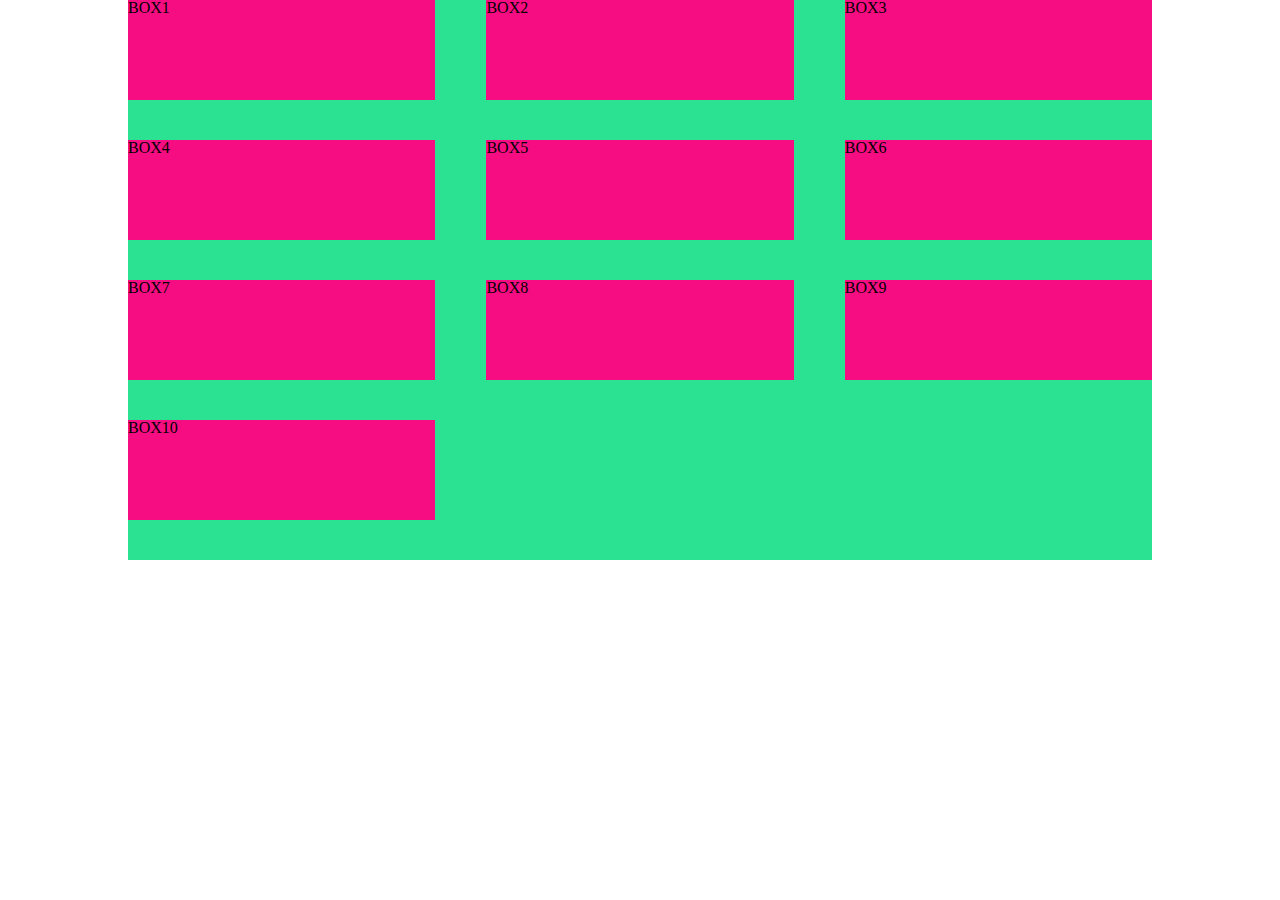
==== Responsive_Portfolio_Website/index.html @ 3e310d64 "Addition of container boxes" ====
<!DOCTYPE html>
<html lang="en">
<head>
    <meta charset="UTF-8">
    <meta http-equiv="X-UA-Compatible" content="IE=edge">
    <meta name="viewport" content="width=device-width, initial-scale=1.0">
    <title>Heshanthaka Portfolio Website</title>
    <link rel="stylesheet" href="css-reset.css">
    <link rel="stylesheet" href="style.css">
</head>
<body>
    <div class="container">
        <div class="col"><h1>BOX1</h1></div>
        <div class="col"><h1>BOX2</h1></div>
        <div class="col"><h1>BOX3</h1></div>
        <div class="col"><h1>BOX4</h1></div>
        <div class="col"><h1>BOX5</h1></div>
        <div class="col"><h1>BOX6</h1></div>
        <div class="col"><h1>BOX7</h1></div>
        <div class="col"><h1>BOX8</h1></div>
        <div class="col"><h1>BOX9</h1></div>
        <div class="col"><h1>BOX10</h1></div>
    </div>
</body>
</html>
---- Responsive_Portfolio_Website/style.css ----
/* Global View aka Desktop View */


.container {
    background-color: rgb(43, 226, 147);
    min-height: 500px;
    max-width: 1024px;
    margin: 0 auto;
    display: flex;
    flex-wrap: wrap;
    justify-content: space-between;
}

.col {
    background-color: rgb(246, 13, 130);
    min-height: 100px;
    width: 30%;
    margin-bottom: 40px;
}

/* Tablet View */
@media (max-width: 768px){

 .col{
     width: 45%;
 }

} 

/* Mobile View */

@media (max-width: 400px){
.col{
    width: 100%;
}

}
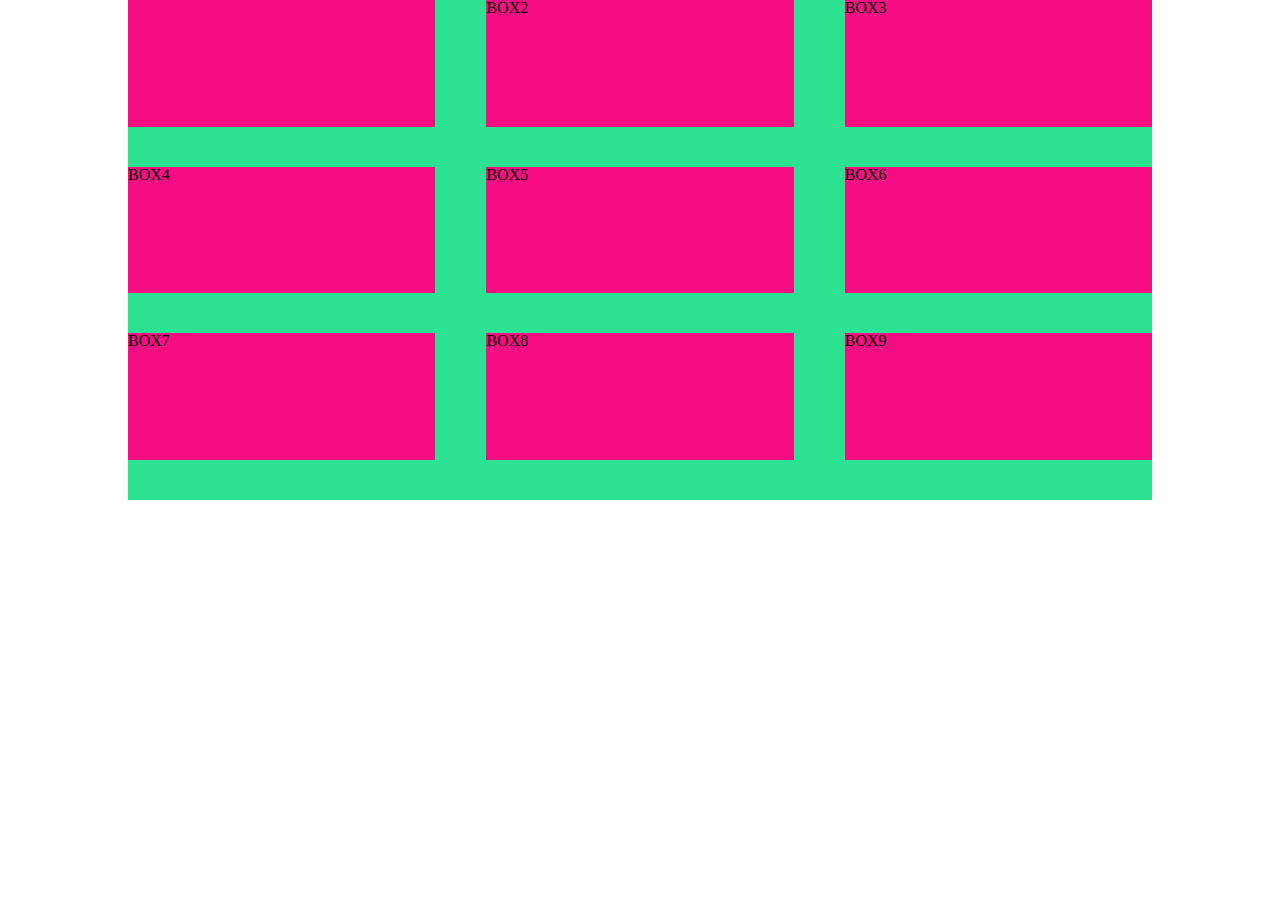
==== commit 1b27cdc9: "Addition of image files" ====
--- a/Responsive_Portfolio_Website/index.html
+++ b/Responsive_Portfolio_Website/index.html
@@ -10,16 +10,16 @@
 </head>
 <body>
     <div class="container">
-        <div class="col"><h1>BOX1</h1></div>
+        <div class="col"></div>
         <div class="col"><h1>BOX2</h1></div>
         <div class="col"><h1>BOX3</h1></div>
         <div class="col"><h1>BOX4</h1></div>
-        <div class="col"><h1>BOX5</h1></div>
-        <div class="col"><h1>BOX6</h1></div>
-        <div class="col"><h1>BOX7</h1></div>
-        <div class="col"><h1>BOX8</h1></div>
-        <div class="col"><h1>BOX9</h1></div>
-        <div class="col"><h1>BOX10</h1></div>
+        <div class="col hide-mobile"><h1>BOX5</h1></div>
+        <div class="col hide-mobile"><h1>BOX6</h1></div>
+        <div class="col hide-mobile"><h1>BOX7</h1></div>
+        <div class="col hide-mobile"><h1>BOX8</h1></div>
+        <div class="col hide-mobile"><h1>BOX9</h1></div>
+        <div class="col hide-desktop-only"><h1>BOX10</h1></div>
     </div>
 </body>
 </html>--- a/Responsive_Portfolio_Website/style.css
+++ b/Responsive_Portfolio_Website/style.css
@@ -19,12 +19,20 @@
     margin-bottom: 40px;
 }
 
+.hide-desktop-only{
+    display: none;
+}
+
 /* Tablet View */
 @media (max-width: 768px){
 
  .col{
      width: 45%;
  }
+
+ .hide-desktop-only{
+    display: block;
+}
 
 } 
 
@@ -35,4 +43,8 @@
     width: 100%;
 }
 
+.hide-mobile {
+    display: none;
+}
+
 } 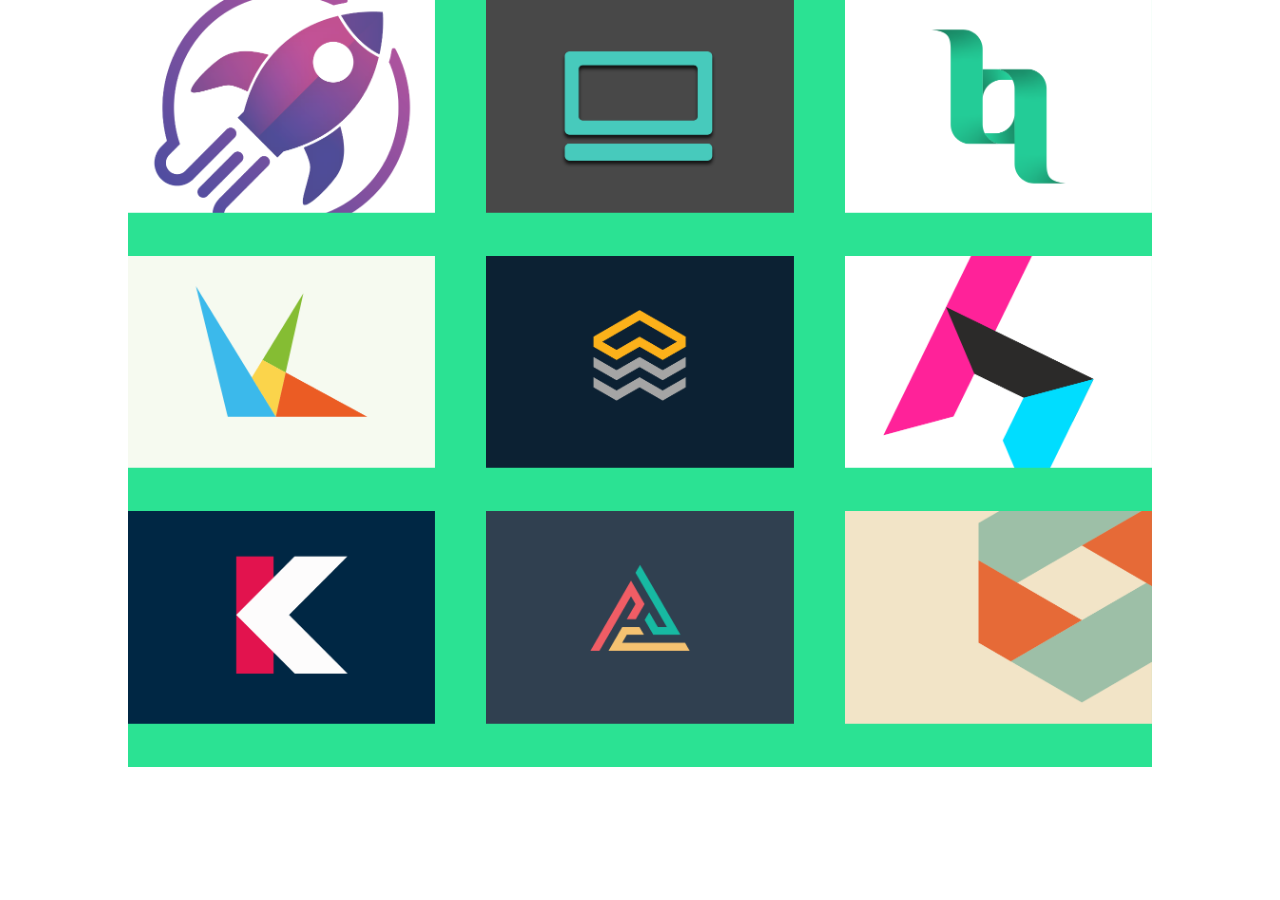
==== commit edaa5840: "Implementation of the images to the cards" ====
--- a/Responsive_Portfolio_Website/index.html
+++ b/Responsive_Portfolio_Website/index.html
@@ -10,16 +10,16 @@
 </head>
 <body>
     <div class="container">
-        <div class="col"></div>
-        <div class="col"><h1>BOX2</h1></div>
-        <div class="col"><h1>BOX3</h1></div>
-        <div class="col"><h1>BOX4</h1></div>
-        <div class="col hide-mobile"><h1>BOX5</h1></div>
-        <div class="col hide-mobile"><h1>BOX6</h1></div>
-        <div class="col hide-mobile"><h1>BOX7</h1></div>
-        <div class="col hide-mobile"><h1>BOX8</h1></div>
-        <div class="col hide-mobile"><h1>BOX9</h1></div>
-        <div class="col hide-desktop-only"><h1>BOX10</h1></div>
+        <div class="col"><img src="images/image1@2x.png" alt=""></div>
+        <div class="col"> <img src="images/image2@2x.png" alt=""></div>
+        <div class="col"> <img src="images/image3@2x.png" alt=""></div>
+        <div class="col"> <img src="images/image4@2x.png" alt=""></div>
+        <div class="col hide-mobile"><img src="images/image5@2x.png" alt=""></div>
+        <div class="col hide-mobile"><img src="images/image6@2x.png" alt=""></div>
+        <div class="col hide-mobile"><img src="images/image7@2x.png" alt=""></div>
+        <div class="col hide-mobile"><img src="images/image8@2x.png" alt=""></div>
+        <div class="col hide-mobile"><img src="images/image9@2x.png" alt=""></div>
+        <div class="col hide-desktop-only"><img src="images/image10@2x.png" alt=""></div>
     </div>
 </body>
 </html>--- a/Responsive_Portfolio_Website/style.css
+++ b/Responsive_Portfolio_Website/style.css
@@ -13,8 +13,6 @@
 }
 
 .col {
-    background-color: rgb(246, 13, 130);
-    min-height: 100px;
     width: 30%;
     margin-bottom: 40px;
 }
@@ -22,6 +20,14 @@
 .hide-desktop-only{
     display: none;
 }
+
+.col img {
+    width: 100%;
+    height: auto;
+}
+
+
+
 
 /* Tablet View */
 @media (max-width: 768px){
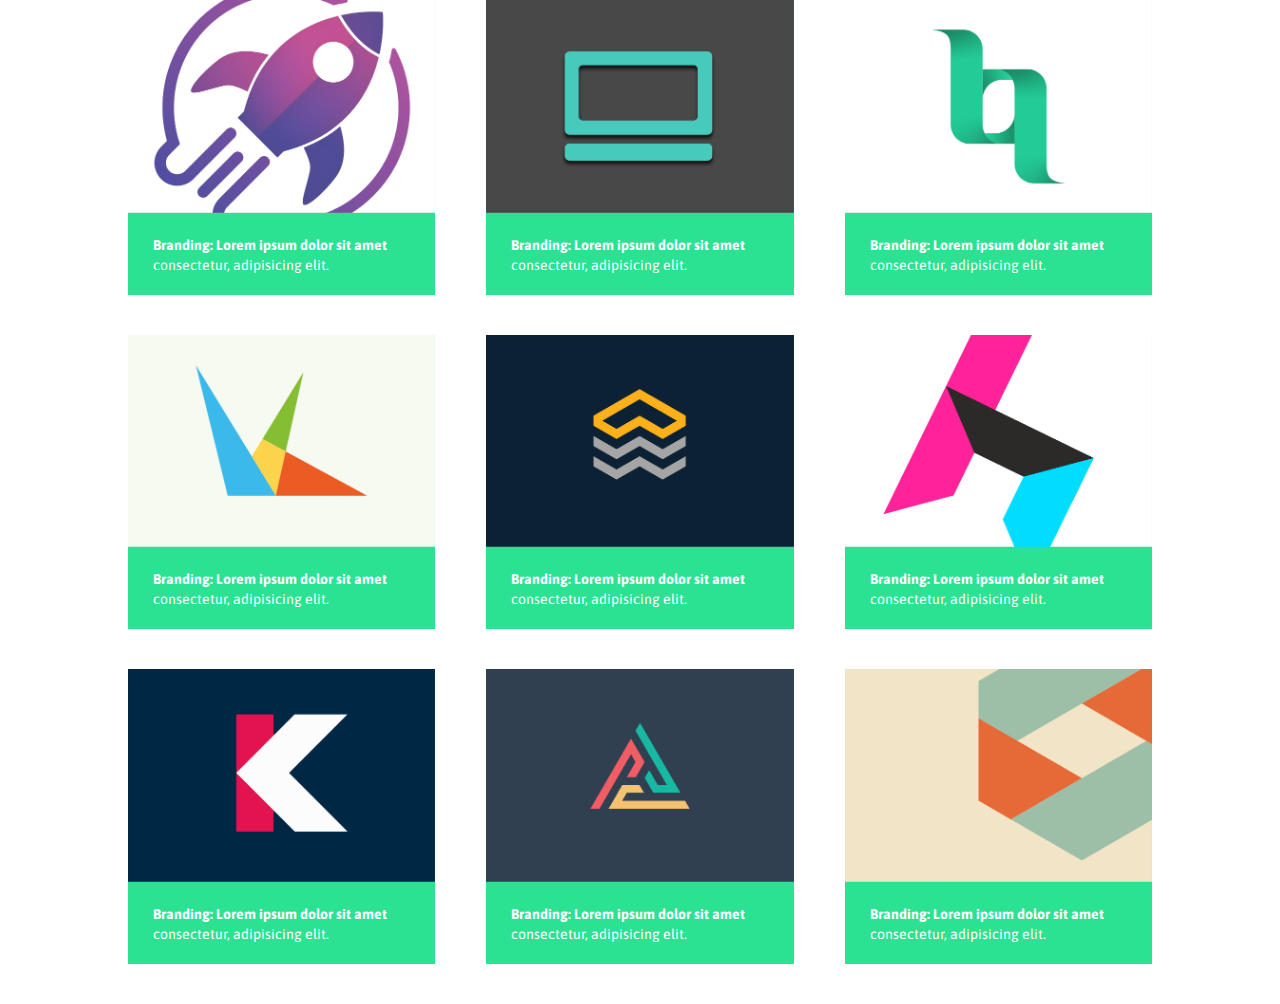
==== commit e2ca335e: "Addition of text to the cards" ====
--- a/Responsive_Portfolio_Website/index.html
+++ b/Responsive_Portfolio_Website/index.html
@@ -7,19 +7,20 @@
     <title>Heshanthaka Portfolio Website</title>
     <link rel="stylesheet" href="css-reset.css">
     <link rel="stylesheet" href="style.css">
+    <link href="https://fonts.googleapis.com/css?family=Asap:400,700&display=swap" rel="stylesheet">
 </head>
 <body>
     <div class="container">
-        <div class="col"><img src="images/image1@2x.png" alt=""></div>
-        <div class="col"> <img src="images/image2@2x.png" alt=""></div>
-        <div class="col"> <img src="images/image3@2x.png" alt=""></div>
-        <div class="col"> <img src="images/image4@2x.png" alt=""></div>
-        <div class="col hide-mobile"><img src="images/image5@2x.png" alt=""></div>
-        <div class="col hide-mobile"><img src="images/image6@2x.png" alt=""></div>
-        <div class="col hide-mobile"><img src="images/image7@2x.png" alt=""></div>
-        <div class="col hide-mobile"><img src="images/image8@2x.png" alt=""></div>
-        <div class="col hide-mobile"><img src="images/image9@2x.png" alt=""></div>
-        <div class="col hide-desktop-only"><img src="images/image10@2x.png" alt=""></div>
+        <div class="col"><img src="images/image1@2x.png" alt=""><p>Branding: Lorem ipsum dolor sit amet consectetur, adipisicing elit.</p></div>
+        <div class="col"> <img src="images/image2@2x.png" alt=""><p>Branding: Lorem ipsum dolor sit amet consectetur, adipisicing elit.</p></div>
+        <div class="col"> <img src="images/image3@2x.png" alt=""><p>Branding: Lorem ipsum dolor sit amet consectetur, adipisicing elit.</p></div>
+        <div class="col"> <img src="images/image4@2x.png" alt=""><p>Branding: Lorem ipsum dolor sit amet consectetur, adipisicing elit.</p></div>
+        <div class="col hide-mobile"><img src="images/image5@2x.png" alt=""><p>Branding: Lorem ipsum dolor sit amet consectetur, adipisicing elit.</p></div>
+        <div class="col hide-mobile"><img src="images/image6@2x.png" alt=""><p>Branding: Lorem ipsum dolor sit amet consectetur, adipisicing elit.</p></div>
+        <div class="col hide-mobile"><img src="images/image7@2x.png" alt=""><p>Branding: Lorem ipsum dolor sit amet consectetur, adipisicing elit.</p></div>
+        <div class="col hide-mobile"><img src="images/image8@2x.png" alt=""><p>Branding: Lorem ipsum dolor sit amet consectetur, adipisicing elit.</p></div>
+        <div class="col hide-mobile"><img src="images/image9@2x.png" alt=""><p>Branding: Lorem ipsum dolor sit amet consectetur, adipisicing elit.</p></div>
+        <div class="col hide-desktop-only"><img src="images/image10@2x.png" alt=""><p>Branding: Lorem ipsum dolor sit amet consectetur, adipisicing elit.</p></div>
     </div>
 </body>
 </html>--- a/Responsive_Portfolio_Website/style.css
+++ b/Responsive_Portfolio_Website/style.css
@@ -1,9 +1,12 @@
 
 /* Global View aka Desktop View */
 
+body {
+    font-family: 'Asap', sans-serif;
+}
 
 .container {
-    background-color: rgb(43, 226, 147);
+    
     min-height: 500px;
     max-width: 1024px;
     margin: 0 auto;
@@ -15,6 +18,15 @@
 .col {
     width: 30%;
     margin-bottom: 40px;
+    background-color: rgb(43, 226, 147);
+    
+}
+
+.col p {
+    color: white;
+    font-size: 0.875rem;
+    padding:  20px 25px;
+    line-height: 1.25rem;
 }
 
 .hide-desktop-only{
@@ -26,7 +38,9 @@
     height: auto;
 }
 
-
+.col p::first-line {
+    font-weight: 700;
+}
 
 
 /* Tablet View */
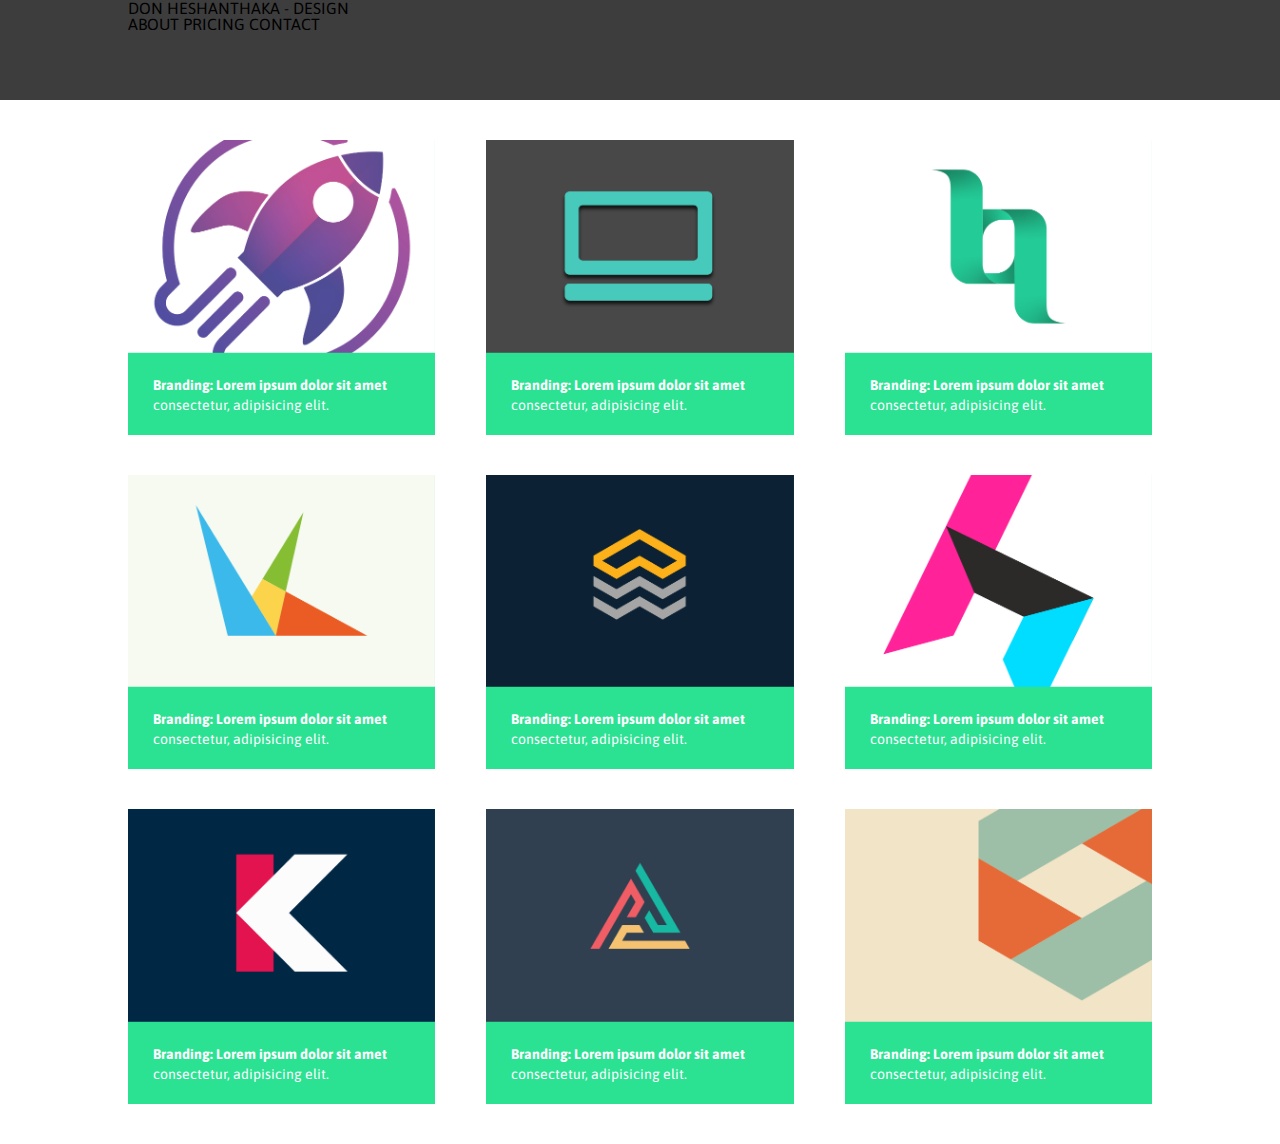
==== commit 2183cac7: "Creation of the header" ====
--- a/Responsive_Portfolio_Website/index.html
+++ b/Responsive_Portfolio_Website/index.html
@@ -10,6 +10,14 @@
     <link href="https://fonts.googleapis.com/css?family=Asap:400,700&display=swap" rel="stylesheet">
 </head>
 <body>
+
+    <div class="header-container">
+        <header>
+            <div class="logo">DON HESHANTHAKA - DESIGN</div>
+            <nav>ABOUT PRICING CONTACT</nav>
+        </header>
+    </div>
+
     <div class="container">
         <div class="col"><img src="images/image1@2x.png" alt=""><p>Branding: Lorem ipsum dolor sit amet consectetur, adipisicing elit.</p></div>
         <div class="col"> <img src="images/image2@2x.png" alt=""><p>Branding: Lorem ipsum dolor sit amet consectetur, adipisicing elit.</p></div>
--- a/Responsive_Portfolio_Website/style.css
+++ b/Responsive_Portfolio_Website/style.css
@@ -15,11 +15,22 @@
     justify-content: space-between;
 }
 
+.header-container {
+    background-color: rgb(61, 61, 61);
+    min-height: 100px;
+    margin-bottom: 40px;
+}
+
+header {
+    max-width: 1024px;
+    min-height: 100px;
+    margin: 0 auto;
+}
+
 .col {
     width: 30%;
     margin-bottom: 40px;
     background-color: rgb(43, 226, 147);
-    
 }
 
 .col p {
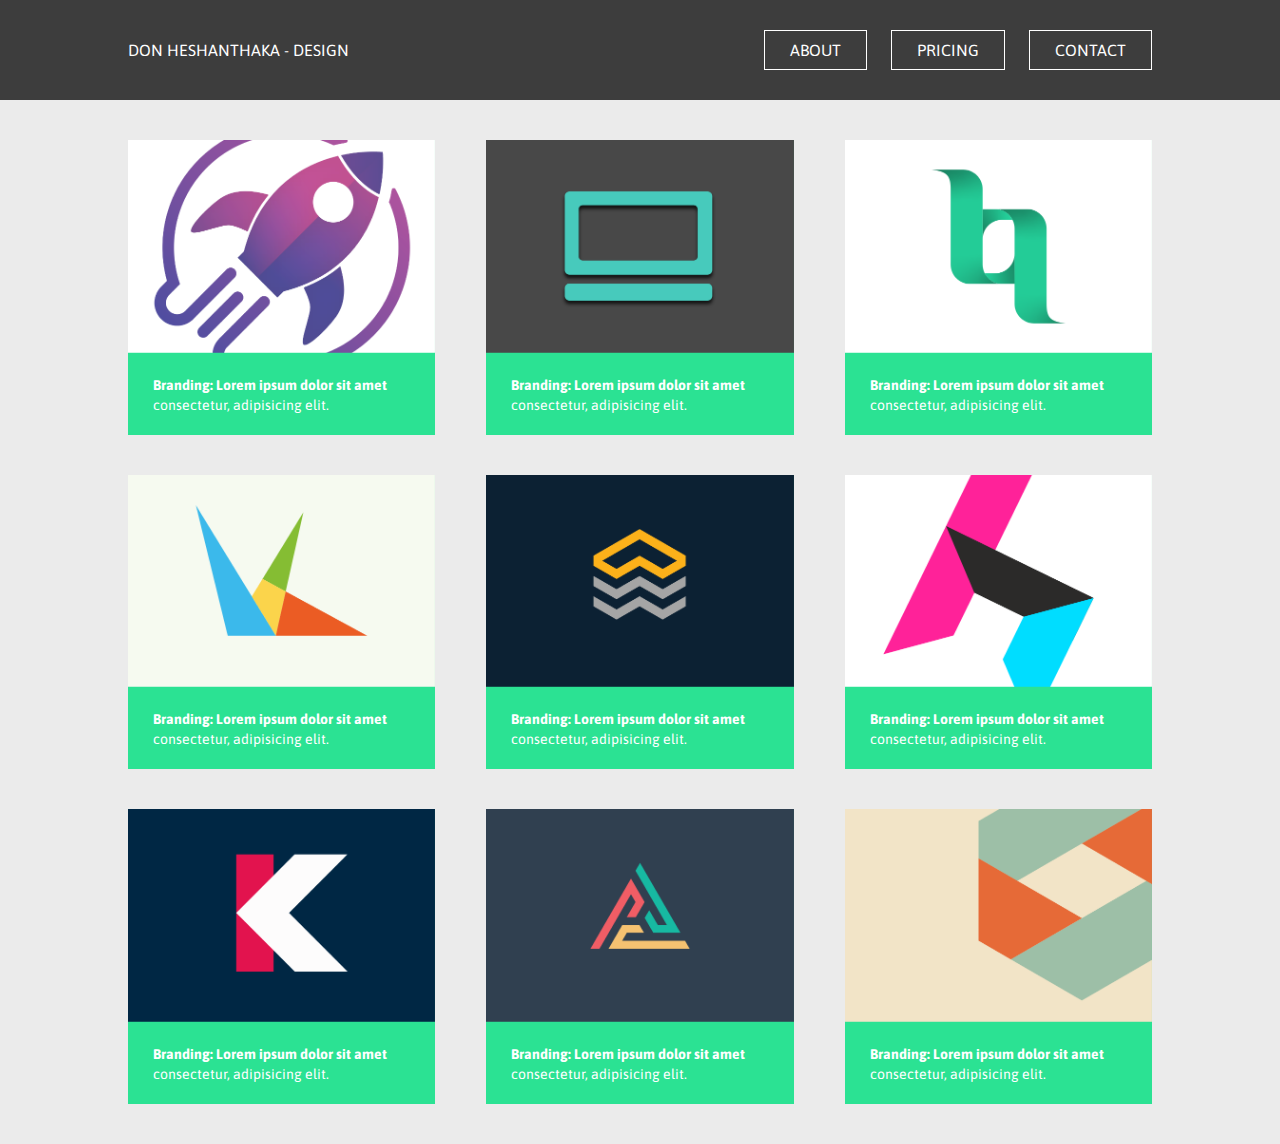
==== commit ac765275: "Made the header buttons" ====
--- a/Responsive_Portfolio_Website/index.html
+++ b/Responsive_Portfolio_Website/index.html
@@ -5,16 +5,21 @@
     <meta http-equiv="X-UA-Compatible" content="IE=edge">
     <meta name="viewport" content="width=device-width, initial-scale=1.0">
     <title>Heshanthaka Portfolio Website</title>
+    <link href="https://fonts.googleapis.com/css?family=Asap:400,700&display=swap" rel="stylesheet">
     <link rel="stylesheet" href="css-reset.css">
     <link rel="stylesheet" href="style.css">
-    <link href="https://fonts.googleapis.com/css?family=Asap:400,700&display=swap" rel="stylesheet">
+    
 </head>
 <body>
 
     <div class="header-container">
         <header>
             <div class="logo">DON HESHANTHAKA - DESIGN</div>
-            <nav>ABOUT PRICING CONTACT</nav>
+            <nav>
+                <a href="#" class="myButton">ABOUT</a>
+                <a href="#" class="myButton">PRICING</a>
+                <a href="#" class="myButton">CONTACT</a>
+            </nav>
         </header>
     </div>
 
--- a/Responsive_Portfolio_Website/style.css
+++ b/Responsive_Portfolio_Website/style.css
@@ -3,6 +3,13 @@
 
 body {
     font-family: 'Asap', sans-serif;
+    color: white;
+    background-color: #EBEBEB;
+}
+
+a {
+    color: white;
+    text-decoration: none;
 }
 
 .container {
@@ -19,12 +26,25 @@
     background-color: rgb(61, 61, 61);
     min-height: 100px;
     margin-bottom: 40px;
+    
 }
 
 header {
+    
     max-width: 1024px;
     min-height: 100px;
     margin: 0 auto;
+    display: flex;
+    justify-content: space-between;
+    align-items: center;
+}
+
+
+.myButton {
+    padding: 10px 25px;
+    border-style: solid;
+    border-width: 1px;
+    margin-left: 20px;
 }
 
 .col {
@@ -34,7 +54,6 @@
 }
 
 .col p {
-    color: white;
     font-size: 0.875rem;
     padding:  20px 25px;
     line-height: 1.25rem;
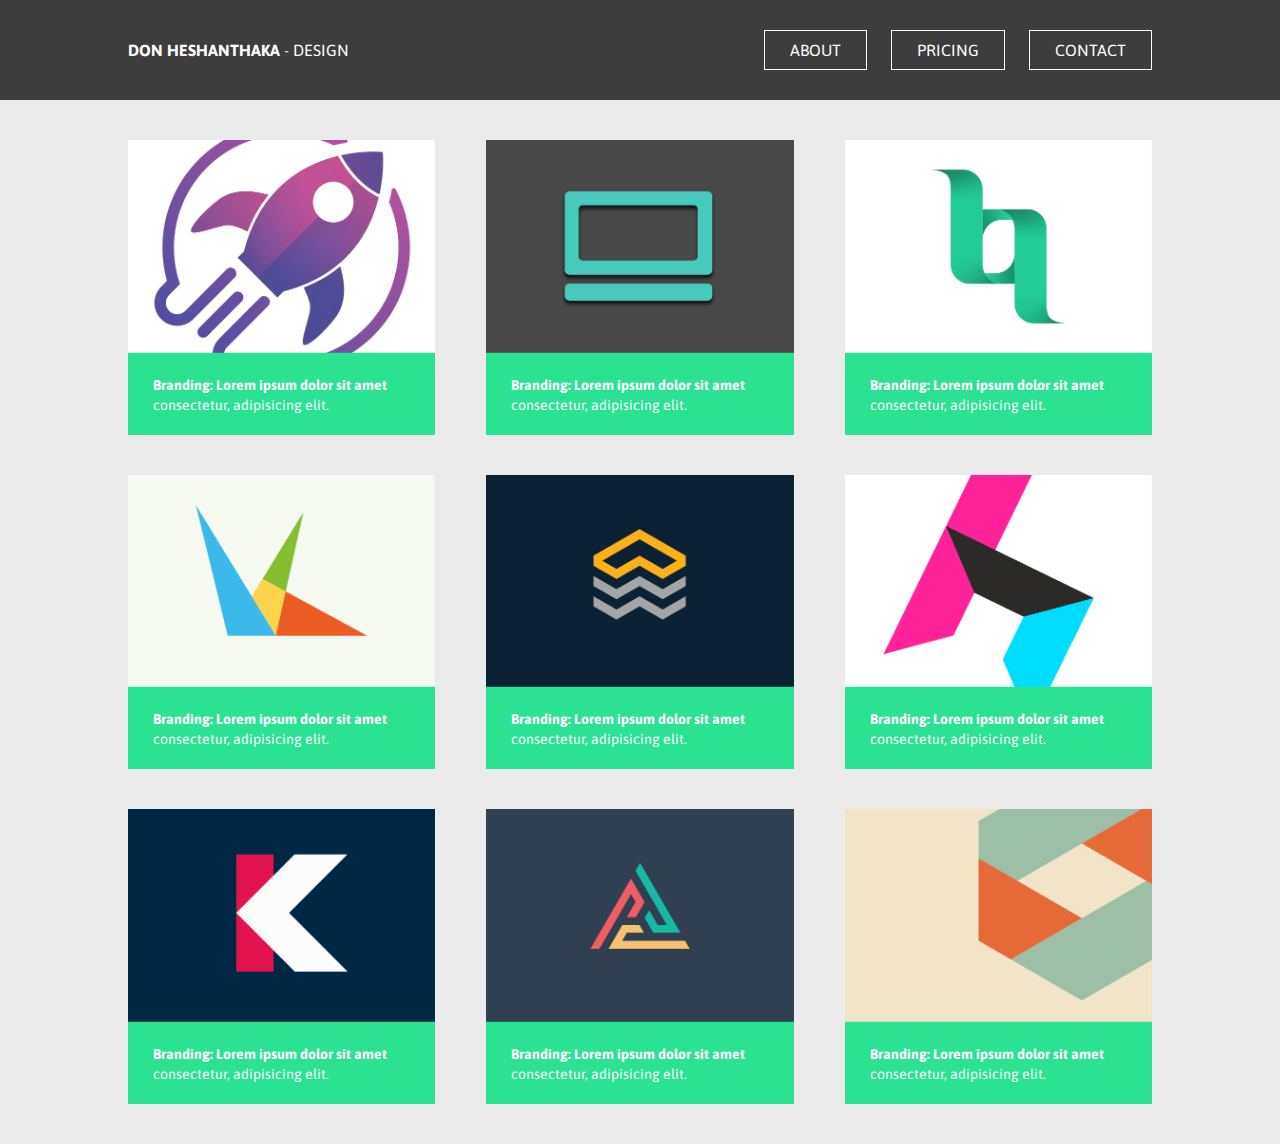
==== commit 24e3075a: "Creation of the span tag" ====
--- a/Responsive_Portfolio_Website/index.html
+++ b/Responsive_Portfolio_Website/index.html
@@ -14,7 +14,7 @@
 
     <div class="header-container">
         <header>
-            <div class="logo">DON HESHANTHAKA - DESIGN</div>
+            <div class="logo"><span class="bold">DON HESHANTHAKA</span> - DESIGN</div>
             <nav>
                 <a href="#" class="myButton">ABOUT</a>
                 <a href="#" class="myButton">PRICING</a>
--- a/Responsive_Portfolio_Website/style.css
+++ b/Responsive_Portfolio_Website/style.css
@@ -45,6 +45,10 @@
     border-style: solid;
     border-width: 1px;
     margin-left: 20px;
+}
+
+.bold {
+    font-weight: 700;
 }
 
 .col {
